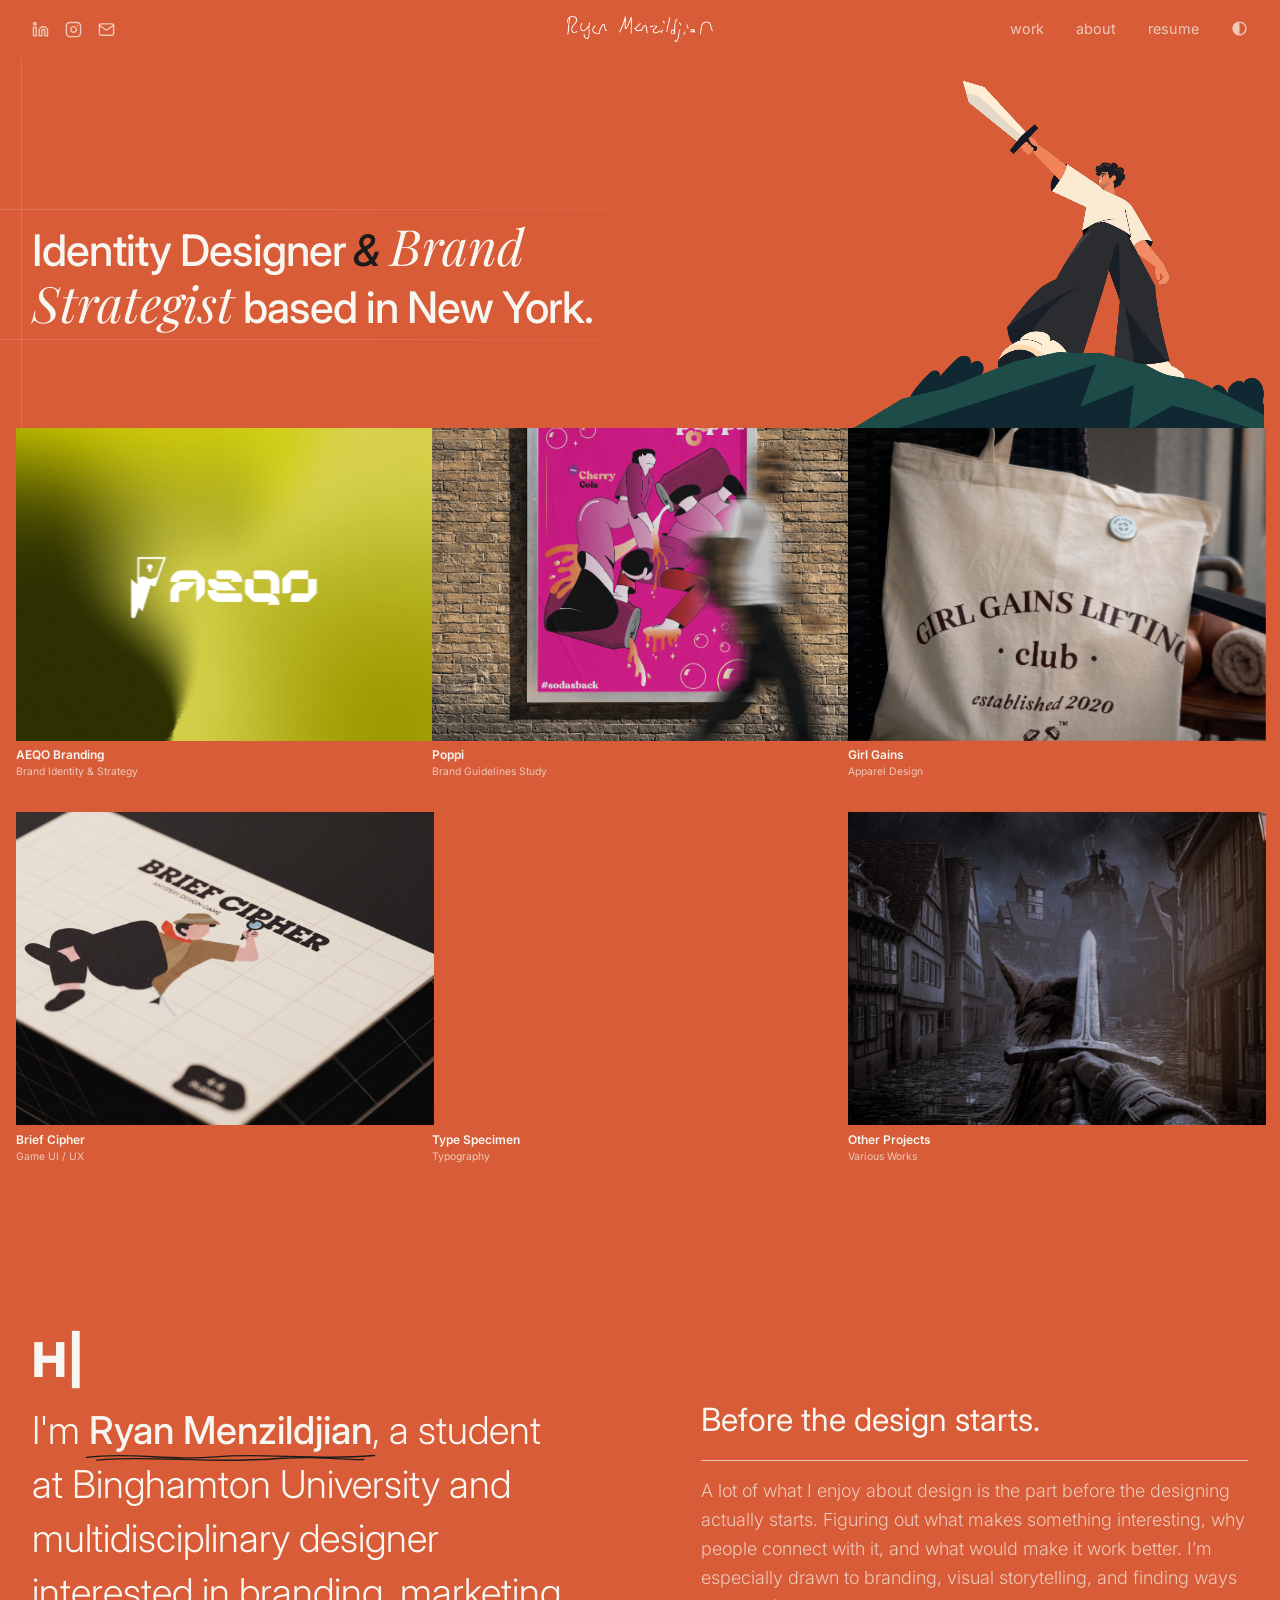
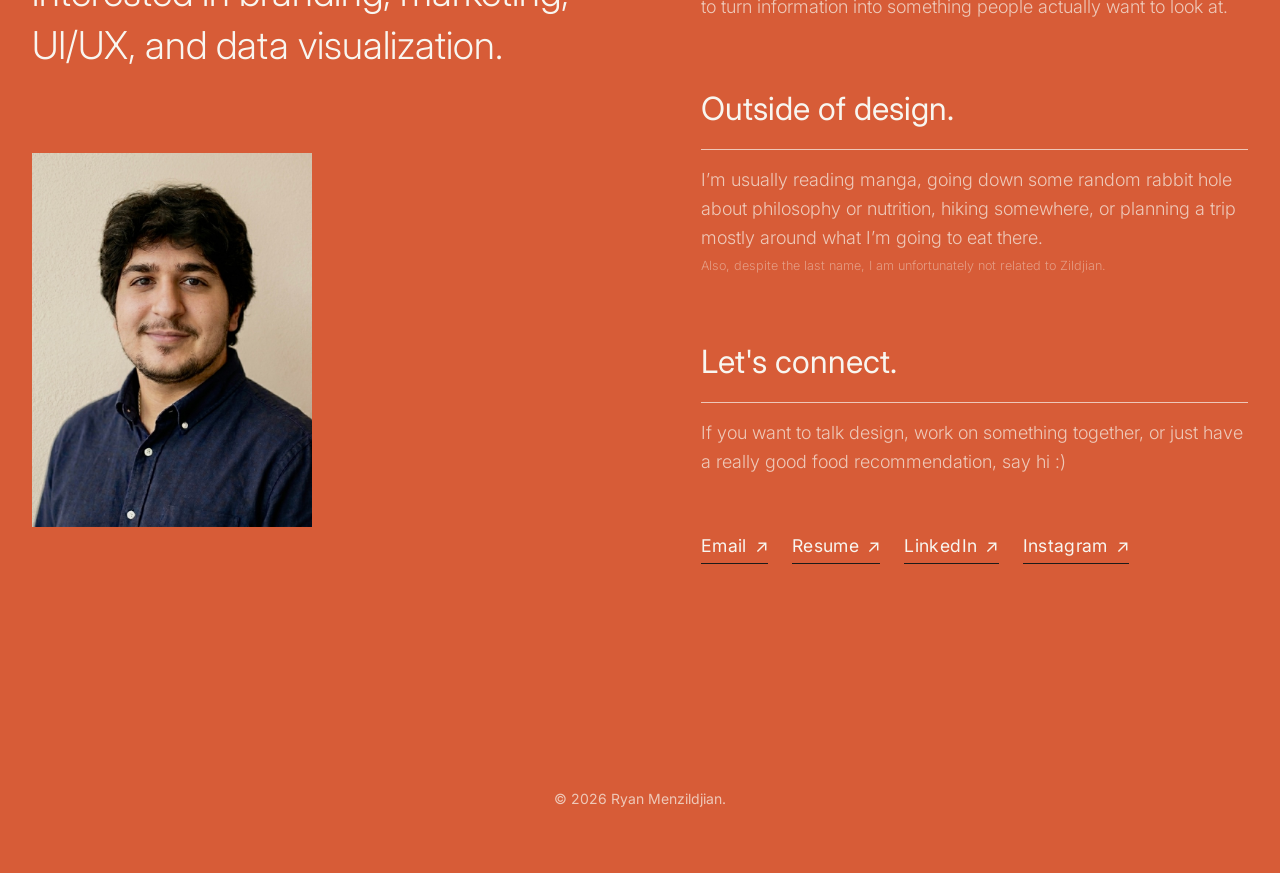
==== index.html @ 46dfe146 "Initial commit" ====
<!DOCTYPE html>
<html lang="en">
<head>
  <meta charset="UTF-8">
  <meta name="viewport" content="width=device-width, initial-scale=1.0">
  <meta name="color-scheme" content="light dark">
  <title>Ryan Menzildjian - Portfolio</title>
  <link rel="stylesheet" href="style.css">

  <!-- SEO & Social Meta Tags -->
  <meta name="description" content="Ryan Menzildjian is an Identity Designer & Brand Strategist based in New York. Explore a portfolio of modern brand identities, apparel design, and creative storytelling.">
  <meta name="keywords" content="Ryan Menzildjian, Identity Designer, Brand Strategist, UI/UX Designer, Graphic Designer, New York, Branding Portfolio, Graphic Design">
  <meta name="author" content="Ryan Menzildjian">
  <meta property="og:title" content="Ryan Menzildjian - Portfolio">
  <meta property="og:description" content="Identity Designer & Brand Strategist based in New York.">
  <meta property="og:type" content="website">
  <meta name="twitter:card" content="summary_large_image">
  <meta name="twitter:title" content="Ryan Menzildjian - Portfolio">
  <meta name="twitter:description" content="Identity Designer & Brand Strategist based in New York.">
</head>
<body>
  
  <header class="site-header">
    <div class="header-inner">
      <nav class="social-nav">
        <a href="https://www.linkedin.com/in/ryanmenzildjian/" target="_blank" aria-label="LinkedIn">
          <svg viewBox="0 0 24 24" fill="none" stroke="currentColor" stroke-width="2" stroke-linecap="round" stroke-linejoin="round" class="social-icon"><path d="M16 8a6 6 0 0 1 6 6v7h-4v-7a2 2 0 0 0-2-2 2 2 0 0 0-2 2v7h-4v-7a6 6 0 0 1 6-6z"></path><rect x="2" y="9" width="4" height="12"></rect><circle cx="4" cy="4" r="2"></circle></svg>
        </a>
        <a href="https://www.instagram.com/ryan.menzi/" target="_blank" aria-label="Instagram">
          <svg viewBox="0 0 24 24" fill="none" stroke="currentColor" stroke-width="2" stroke-linecap="round" stroke-linejoin="round" class="social-icon"><rect x="2" y="2" width="20" height="20" rx="5" ry="5"></rect><path d="M16 11.37A4 4 0 1 1 12.63 8 4 4 0 0 1 16 11.37z"></path><line x1="17.5" y1="6.5" x2="17.51" y2="6.5"></line></svg>
        </a>
        <a href="mailto:ryanmenzildjian@gmail.com" aria-label="Email">
          <svg viewBox="0 0 24 24" fill="none" stroke="currentColor" stroke-width="2" stroke-linecap="round" stroke-linejoin="round" class="social-icon"><path d="M4 4h16c1.1 0 2 .9 2 2v12c0 1.1-.9 2-2 2H4c-1.1 0-2-.9-2-2V6c0-1.1.9-2 2-2z"></path><polyline points="22,6 12,13 2,6"></polyline></svg>
        </a>
      </nav>
      <a href="/" class="logo" aria-label="Ryan Menzildjian">
        <img src="assets/signature.png" alt="Ryan Menzildjian" class="signature-img">
      </a>
      <nav class="main-nav">
        <a href="#work">work</a>
        <a href="#about">about</a>
        <a href="assets/resume.pdf" target="_blank">resume</a>
        <button id="invert-toggle" class="invert-btn" aria-label="Invert Colors">
          <svg viewBox="0 0 24 24" fill="currentColor">
            <path d="M12 22C17.5228 22 22 17.5228 22 12C22 6.47715 17.5228 2 12 2C6.47715 2 2 6.47715 2 12C2 17.5228 6.47715 22 12 22ZM12 20V4C16.4183 4 20 7.58172 20 12C20 16.4183 16.4183 20 12 20Z"/>
          </svg>
        </button>
      </nav>
    </div>
  </header>

  <main>
    <!-- Simple Intro (Optional, very minimal) -->
    <section class="intro-section" style="position: relative;">
      <!-- Waving Character Animation -->
      <div class="hero-character">
        
          <video class="hero-video-desktop" autoplay loop muted playsinline style="width: 100%; height: 100%; object-fit: contain;">
            <source src="assets/Sword_Idle_Transparent_Final.webm" type="video/webm">
          </video>
          <img class="hero-img-mobile" src="assets/Sword_Idle_Transparent.apng" alt="Hero Animation" style="width: 100%; height: auto; object-fit: contain; mix-blend-mode: screen;">
    
      </div>
      <div class="section-container">
        <div class="hero-text-rotator">
          <div class="hero-grid-line-bottom"></div>
          <h1 class="intro-text hook-text">Let's make something<br> <span class="script-accent">great</span> together!</h1>
          <h1 class="intro-text role-text">
            <span class="skill-wrapper" style="display: inline-block; vertical-align: bottom; transition: width 0.3s cubic-bezier(0.22, 1, 0.36, 1); overflow: hidden; position: relative; height: 1.15em; width: 250px; margin-right: 0.15em;">
              <span class="skill-current" style="display: inline-block; position: absolute; left: 0; top: 0; white-space: nowrap; line-height: 1.15em;">Identity Designer</span>
            </span><span class="accent">&amp;</span> <span class="script-text">Brand</span><br> <span class="script-text">Strategist</span> based in New York.
          </h1>
        </div>
      </div>
    </section>

    <!-- Visual Grid -->
    <section id="work" class="work-section">
      <div class="portfolio-grid">
        
        <!-- AEQO -->
        <a href="aeqo" class="project-card">
          <div class="project-image-wrapper">
            <img src="assets/aeqo-new-preview.png" alt="AEQO Branding" class="project-img" loading="lazy" decoding="async" style="--base-scale: 1.15;">
          </div>
          <div class="project-meta-bottom">
            <h3>AEQO Branding</h3>
            <p>Brand Identity & Strategy</p>
          </div>
        </a>

        <!-- Poppi -->
        <a href="poppi" class="project-card">
          <div class="project-image-wrapper">
            <img src="assets/poppi-mockup.png" alt="Poppi Branding" class="project-img" loading="lazy" decoding="async" style="--base-scale: 1.15;">
          </div>
          <div class="project-meta-bottom">
            <h3>Poppi</h3>
            <p>Brand Guidelines Study</p>
          </div>
        </a>

        <!-- Girl Gains -->
        <a href="internship" class="project-card">
          <div class="project-image-wrapper">
            <img src="assets/girl-gains-mockup.jpg" alt="Girl Gains" class="project-img" loading="lazy" decoding="async">
          </div>
          <div class="project-meta-bottom">
            <h3>Girl Gains</h3>
            <p>Apparel Design</p>
          </div>
        </a>

        <!-- Brief Cipher -->
        <a href="brief-cipher" class="project-card">
          <div class="project-image-wrapper">
            <img src="assets/brief-cipher-mockup.jpg" alt="Brief Cipher" class="project-img" loading="lazy" decoding="async">
          </div>
          <div class="project-meta-bottom">
            <h3>Brief Cipher</h3>
            <p>Game UI / UX</p>
          </div>
        </a>

        <!-- Type Specimen -->
        <a href="type-specimen" class="project-card">
          <div class="project-image-wrapper">
            <img src="assets/type-specimen-mockup.png" alt="Type Specimen" class="project-img" loading="lazy" decoding="async" style="--base-scale: 1.3;">
          </div>
          <div class="project-meta-bottom">
            <h3>Type Specimen</h3>
            <p>Typography</p>
          </div>
        </a>

        <!-- Photo Manipulation -->
        <a href="photo-manipulation" class="project-card">
          <div class="project-image-wrapper">
            <img src="assets/photo-manipulation-opt.jpg" alt="Photo Manipulation" class="project-img" loading="lazy" decoding="async">
          </div>
          <div class="project-meta-bottom">
            <h3>Other Projects</h3>
            <p>Various Works</p>
          </div>
        </a>

      </div>
    </section>

    <!-- Minimal About -->
    <section id="about" class="about-section">
      <div class="section-container">
        <div class="about-bento-grid">
          
          <!-- Left Column -->
          <div class="about-left">
            <div class="greeting-container">
              <h1 class="greeting">
                <span class="greeting-text" data-languages='["Hello!", "Hola!", "Bonjour!", "Ciao!", "こんにちは!", "Guten Tag!", "مرحبا!", "Привет!", "Olá!", "안녕하세요!"]'></span><span class="typing-cursor">|</span>
              </h1>
              <p class="about-large-text">
                I'm <span class="name-highlight">Ryan Menzildjian</span>, a student at Binghamton University and multidisciplinary designer interested in branding, marketing, UI/UX, and data visualization.
              </p>
            </div>
            
            <div class="about-image">
              <img src="assets/IMG_6288.jpg" alt="Ryan Menzildjian">
            </div>
          </div>

          <!-- Right Column -->
          <div class="about-right">
            
            <div class="about-block">
              <h3 class="about-block-title">Before the design starts.</h3>
              <p class="about-block-desc">
                A lot of what I enjoy about design is the part before the designing actually starts. Figuring out what makes something interesting, why people connect with it, and what would make it work better. I’m especially drawn to branding, visual storytelling, and finding ways to turn information into something people actually want to look at.
              </p>
            </div>

            <div class="about-block">
              <h3 class="about-block-title">Outside of design.</h3>
              <p class="about-block-desc">
                I’m usually reading manga, going down some random rabbit hole about philosophy or nutrition, hiking somewhere, or planning a trip mostly around what I’m going to eat there.<br>
                <span style="font-size: 0.7em; display: block; margin-top: 0.25rem; opacity: 0.6; line-height: 1.4;">Also, despite the last name, I am unfortunately not related to Zildjian.</span>
              </p>
            </div>

            <div class="about-block">
              <h3 class="about-block-title">Let's connect.</h3>
              <p class="about-block-desc" style="margin-bottom: 1.5rem;">
                If you want to talk design, work on something together, or just have a really good food recommendation, say hi :)
              </p>
              <div class="social-links-about" style="display: flex; gap: 1.5rem; flex-wrap: wrap;">
                <a href="mailto:ryanmenzildjian@gmail.com" class="external-link-btn">Email <span class="arrow">↗</span></a>
                <a href="assets/resume.pdf" target="_blank" class="external-link-btn">Resume <span class="arrow">↗</span></a>
                <a href="https://www.linkedin.com/in/ryanmenzildjian/" target="_blank" class="external-link-btn">LinkedIn <span class="arrow">↗</span></a>
                <a href="https://www.instagram.com/ryan.menzi/" target="_blank" class="external-link-btn">Instagram <span class="arrow">↗</span></a>
              </div>
            </div>

          </div>

        </div>
      </div>
    </section>

  </main>

  <footer class="site-footer-minimal">
    <div class="section-container">
      <p>&copy; 2026 Ryan Menzildjian.</p>
    </div>
  </footer>

  <script src="script.js"></script>
</body>
</html>
---- style.css ----
@import url('https://fonts.googleapis.com/css2?family=Caveat:wght@700&family=Inter:wght@300;400;600;800;900&family=Playfair+Display:ital,wght@1,400;1,600&display=swap');

@layer reset, base, theme, layout, components;
@layer reset {
  *, *::before, *::after {
    box-sizing: border-box;
  }
  body, h1, h2, h3, p {
    margin: 0;
  }
  body {
    -webkit-font-smoothing: antialiased;
  }
  img, picture, video, canvas, svg {
    display: block;
    max-width: 100%;
  }
  a {
    text-decoration: none;
    color: inherit;
  }
}

@layer theme {
  :root {
    color-scheme: light dark;
    --color-bg: light-dark(#D75C37, #000000);
    --color-text: light-dark(#F8F6F0, #EBE9E4);
    --color-text-muted: light-dark(rgba(248, 246, 240, 0.7), #94918C);
    --color-accent: light-dark(#1C1B1A, #E06C4C);
    --color-overlay: light-dark(rgba(215, 92, 55, 0.9), rgba(0, 0, 0, 0.9));
    
    --font-sans: "Inter", system-ui, -apple-system, sans-serif;
    
    --space-sm: 1rem;
    --space-md: 2rem;
    --space-lg: 4rem;
    --space-xl: 8rem;
  }
}

@layer base {
  html {
    scroll-behavior: smooth;
  }
  
  body {
    font-family: var(--font-sans);
    background-color: var(--color-bg);
    color: var(--color-text);
    line-height: 1.5;
    transition: background-color 0.4s ease, color 0.4s ease;
  }

  .section-container {
    max-width: 1400px;
    margin: 0 auto;
    padding: var(--space-md);
  }
}

@layer layout {
  .site-header {
    position: sticky;
    top: 0;
    width: 100%;
    z-index: 100;
    background-color: var(--color-bg);
    padding: var(--space-sm) var(--space-md);
    transition: background-color 0.4s ease, border-color 0.4s ease;
  }
  
  .header-inner {
    display: grid;
    grid-template-columns: 1fr auto 1fr;
    align-items: center;
    max-width: 1400px;
    margin: 0 auto;
  }
  
  .main-nav {
    display: flex;
    gap: var(--space-md);
    align-items: center;
    justify-content: flex-end;
    grid-column: 3;
  }

  .social-nav {
    display: flex;
    gap: var(--space-sm);
    align-items: center;
    justify-content: flex-start;
    grid-column: 1;
  }

  /* Intro */
  .intro-section {
    padding-top: var(--space-xl);
    padding-bottom: var(--space-lg);
    position: relative;
    overflow: hidden;
  }
  
  .intro-section .section-container {
    position: relative;
    z-index: 2;
  }

  .intro-text {
    font-size: clamp(1.7rem, 3.4vw, 3rem);
    font-weight: 500;
    letter-spacing: -0.02em;
    max-width: 30ch;
    line-height: 1.1;
    margin: 0;
  }
  
  .hero-text-rotator {
    position: relative;
    display: grid;
    align-items: baseline;
    font-size: clamp(1.7rem, 3.4vw, 3rem);
  }

  /* Horizontal top line */
  .hero-text-rotator::before {
    content: '';
    position: absolute;
    top: -0.2em; 
    left: -20vw;
    width: 80vw;
    height: 1px;
    background: linear-gradient(to right, color-mix(in srgb, var(--color-text) 15%, transparent) 0%, color-mix(in srgb, var(--color-text) 15%, transparent) 50%, transparent 100%);
    z-index: 0;
  }

  .hero-text-rotator .hero-grid-line-bottom {
    position: absolute !important;
    bottom: -0.2em; 
    top: auto;
    left: -20vw;
    width: 80vw;
    height: 1px;
    background: linear-gradient(to right, color-mix(in srgb, var(--color-text) 15%, transparent) 0%, color-mix(in srgb, var(--color-text) 15%, transparent) 50%, transparent 100%);
    z-index: 0;
  }

  /* Vertical left line */
  .hero-text-rotator::after {
    content: '';
    position: absolute;
    top: -100vh;
    left: -0.25em; /* Just a tiny bit of space from the G */
    width: 1px;
    height: 300vh;
    background: color-mix(in srgb, var(--color-text) 15%, transparent);
    z-index: 0;
  }

  .hero-text-rotator > * {
    grid-area: 1 / 1;
    position: relative;
  }
  
  .hook-text {
    animation: textSwapOut 0.5s cubic-bezier(0.65, 0, 0.35, 1) 1.5s forwards;
  }
  
  .role-text {
    opacity: 0;
    transform: translateY(20px);
    animation: textSwapIn 0.5s cubic-bezier(0.65, 0, 0.35, 1) 1.7s forwards;
  }
  
  @keyframes textSwapOut {
    to { 
      opacity: 0; 
      transform: translateY(-20px); 
      visibility: hidden; 
    }
  }
  
  @keyframes textSwapIn {
    to { 
      opacity: 1; 
      transform: translateY(0); 
    }
  }


  
  .accent {
    color: var(--color-accent);
    font-style: italic;
  }
  
  .script-text {
    font-family: 'Playfair Display', serif;
    font-style: italic;
    font-weight: 400;
    font-size: 1.15em;
    letter-spacing: 0;
  }
  
  .morph-text {
    font-family: var(--font-sans);
    font-style: normal;
    font-weight: 500;
    font-size: 1em;
    letter-spacing: normal;
    transition: font-size 0.6s cubic-bezier(0.22, 1, 0.36, 1), letter-spacing 0.6s cubic-bezier(0.22, 1, 0.36, 1);
  }
  .morph-text.script-text {
    font-family: 'Playfair Display', serif;
    font-style: italic;
    font-weight: 400;
    font-size: 1.15em;
    letter-spacing: 0;
  }
  
  .script-accent {
    font-family: 'Playfair Display', serif;
    font-style: italic;
    font-weight: 400;
    font-size: 1.15em;
    letter-spacing: 0;
    color: var(--color-accent);
  }
  /* Marquee Banner */
  .marquee-wrapper {
    width: 100%;
    overflow: hidden;
    background: var(--color-bg);
    color: var(--color-text);
    border-top: 2px solid var(--color-accent);
    border-bottom: 2px solid var(--color-accent);
    padding: 0.75rem 0;
    display: flex;
    white-space: nowrap;
    transition: background-color 0.4s ease, color 0.4s ease;
    position: relative;
    z-index: 10;
  }
  .hero-character {
    position: absolute;
    top: 0;
    left: 0;
    width: 100%; 
    height: 100%;
    z-index: 1; /* Places it behind the text (z-index: 2) */
    pointer-events: none;
    display: flex;
    align-items: center;
    justify-content: center;
    padding: 0 var(--space-sm);
  }
  .hero-character video {
    width: 100%;
    height: 100%;
    object-fit: contain;
    object-position: right bottom;
    transform: scale(1.05);
    transform-origin: right bottom;
  }
  

  .marquee {
    display: inline-flex;
    animation: marquee-scroll 20s linear infinite;
  }
  .marquee span {
    font-size: 1.125rem;
    font-weight: 400;
    letter-spacing: 0.15em;
    color: var(--color-text-muted);
  }
  @keyframes marquee-scroll {
    0% { transform: translateX(0); }
    100% { transform: translateX(-50%); }
  }

  /* Grid Layout */
  .portfolio-grid {
    display: grid;
    grid-template-columns: repeat(auto-fill, minmax(400px, 1fr));
    gap: var(--space-md) 0;
    padding: 0 var(--space-sm);
  }
  
  @media (max-width: 600px) {
    .portfolio-grid {
      grid-template-columns: 1fr;
    }
  }

  /* About */
  .about-section {
    padding-top: var(--space-xl);
    padding-bottom: var(--space-xl);
  }

  .about-bento-grid {
    grid-column: 1 / -1;
    display: grid;
    grid-template-columns: 1fr;
    gap: var(--space-xl);
  }
  
  @media (min-width: 900px) {
    .about-bento-grid {
      grid-template-columns: 1fr 1fr;
      gap: 10%;
    }
  }

  .site-footer-minimal {
    padding: var(--space-md) 0;
    text-align: center;
    font-size: 0.875rem;
    color: var(--color-text-muted);
  }

  .site-footer-minimal .section-container > p {
    grid-column: 1 / -1;
  }
}

@layer components {
  /* Header Links */
  .logo {
    grid-column: 2;
    display: flex;
    justify-content: center;
    align-items: center;
  }
  
  .signature-img {
    height: 26px;
    width: auto;
    display: block;
    filter: var(--logo-filter, invert(1));
    transition: filter 0.4s ease;
  }
  
  .main-nav a {
    font-size: 0.9rem;
    color: var(--color-text-muted);
  }
  .main-nav a:hover {
    color: var(--color-text);
  }

  .social-nav a {
    color: var(--color-text-muted);
    display: flex;
    align-items: center;
    transition: color 0.3s ease;
  }
  .social-nav a:hover {
    color: var(--color-text);
  }
  .social-icon {
    width: 17px;
    height: 17px;
    transition: transform 0.3s ease;
  }
  .social-nav a:hover .social-icon {
    transform: scale(1.1);
  }

  .invert-btn {
    background: none;
    border: none;
    color: var(--color-text-muted);
    cursor: pointer;
    padding: 0;
    display: flex;
    align-items: center;
    transition: color 0.3s ease;
  }
  .invert-btn:hover {
    color: var(--color-text);
  }
  .invert-btn svg {
    width: 17px;
    height: 17px;
  }

  /* Grid Items & Hover Effects */
  .project-card {
    display: flex;
    flex-direction: column;
    gap: 0.35rem; /* Tighter gap between image and text */
    cursor: pointer;
    text-decoration: none;
  }

  @keyframes skeletonShimmer {
    0% { background-position: 200% 0; }
    100% { background-position: -200% 0; }
  }

  .project-image-wrapper {
    position: relative;
    aspect-ratio: 4/3;
    overflow: hidden;
    display: block;
    width: calc(100% + 1.5px);
    background: linear-gradient(110deg, var(--color-bg) 8%, light-dark(rgba(0,0,0,0.06), rgba(255,255,255,0.04)) 18%, var(--color-bg) 33%);
    background-size: 200% 100%;
    animation: skeletonShimmer 2s linear infinite;
  }
  
  .project-card:has(.loaded) .project-image-wrapper,
  .next-project-card:has(.loaded) .project-image-wrapper {
    animation: none;
    background: transparent;
  }

  @keyframes clipReveal {
    0% {
      clip-path: polygon(0 100%, 100% 100%, 100% 100%, 0% 100%);
      transform: scale(1.15) translateY(20px);
    }
    100% {
      clip-path: polygon(0 0, 100% 0, 100% 100%, 0% 100%);
      transform: scale(1) translateY(0);
    }
  }

  .project-img {
    width: 100%;
    height: 100%;
    object-fit: cover;
    opacity: 0;
    scale: var(--base-scale, 1);
  }

  .project-img.loaded {
    opacity: 1;
    animation: clipReveal 1.2s cubic-bezier(0.77, 0, 0.175, 1) forwards;
    transition: transform 0.5s ease, scale 0.5s ease;
    will-change: transform, clip-path;
  }

  .image-placeholder {
    width: 100%;
    height: 100%;
    display: flex;
    align-items: center;
    justify-content: center;
    color: var(--color-text-muted);
    font-size: 0.875rem;
  }

  .project-card:hover .project-img {
    scale: calc(var(--base-scale, 1) * 1.03);
  }

  /* Meta Data (Bottom) */
  .project-meta-bottom {
    display: flex;
    flex-direction: column;
    gap: 0; /* No gap between title and category */
  }

  .project-meta-bottom h3 {
    font-size: 0.75rem; /* Micro typography */
    font-weight: 600;
    margin: 0;
    color: var(--color-text);
  }

  .project-meta-bottom p {
    font-size: 0.65rem; /* Micro typography */
    color: var(--color-text-muted);
    margin: 0;
  }

  /* About Section Specifics */
  .about-left {
    display: flex;
    flex-direction: column;
    gap: var(--space-lg);
    position: sticky;
    top: 6rem;
    align-self: flex-start;
  }

  .about-right {
    display: flex;
    flex-direction: column;
    gap: var(--space-lg);
    padding-top: calc(clamp(2rem, 4vw, 3rem) + 1.5rem);
  }

  .about-block {
    display: flex;
    flex-direction: column;
  }

  .about-block-title {
    font-size: 2rem;
    font-weight: 400;
    padding-bottom: var(--space-sm);
    border-bottom: 1px solid var(--color-text-muted);
    margin-bottom: var(--space-sm);
  }

  .about-block-desc {
    font-size: 1.125rem;
    font-weight: 300;
    line-height: 1.6;
    color: var(--color-text-muted);
    max-width: 66ch;
  }

  .greeting-container {
    margin-bottom: var(--space-sm);
  }

  .greeting {
    font-size: clamp(2rem, 4vw, 3rem);
    font-weight: 800;
    margin-bottom: 0.5rem;
    color: var(--color-text);
  }

  .typing-cursor {
    display: inline-block;
    animation: blink 1s step-end infinite;
  }
  
  @keyframes blink {
    0%, 100% { opacity: 1; }
    50% { opacity: 0; }
  }

  .about-large-text {
    font-size: clamp(1.5rem, 3vw, 2.5rem);
    font-weight: 300;
    line-height: 1.4;
    color: var(--color-text);
  }

  .name-highlight {
    position: relative;
    display: inline-block;
    font-weight: 500;
  }
  
  .name-highlight::after {
    content: '';
    position: absolute;
    bottom: -0.1em;
    left: -2%;
    width: 104%;
    height: 0.35em;
    background-color: var(--color-accent);
    -webkit-mask: url("data:image/svg+xml,%3Csvg xmlns='http://www.w3.org/2000/svg' viewBox='0 0 200 20' preserveAspectRatio='none'%3E%3Cpath d='M3 13C30 5 60 18 90 12C120 6 160 17 197 10M10 17C45 10 85 22 130 15C160 10 180 18 190 16' fill='none' stroke='black' stroke-width='2' stroke-linecap='round'/%3E%3C/svg%3E") no-repeat center;
    mask: url("data:image/svg+xml,%3Csvg xmlns='http://www.w3.org/2000/svg' viewBox='0 0 200 20' preserveAspectRatio='none'%3E%3Cpath d='M3 13C30 5 60 18 90 12C120 6 160 17 197 10M10 17C45 10 85 22 130 15C160 10 180 18 190 16' fill='none' stroke='black' stroke-width='2' stroke-linecap='round'/%3E%3C/svg%3E") no-repeat center;
    -webkit-mask-size: 100% 100%;
    mask-size: 100% 100%;
    z-index: -1;
    pointer-events: none;
  }

  /* Fun Scribbles */
  .scribble-text {
    font-family: 'Caveat', cursive;
    font-size: 1.5em;
    color: var(--color-accent);
    display: inline-block;
    transform: rotate(-4deg);
    margin-left: 0.2rem;
    line-height: 0.8;
  }

  .social-links-about {
    display: flex;
    flex-wrap: wrap;
    gap: var(--space-md);
    margin-top: var(--space-md);
  }

  .about-image img {
    width: 100%;
    max-width: 280px;
    object-fit: cover;
    aspect-ratio: 3/4;
  }

  /* Case Study Specifics */
  .case-study-main {
    padding-top: var(--space-xl);
    padding-bottom: var(--space-md);
  }

  .cs-hero {
    margin-bottom: var(--space-md);
  }

  .cs-hero-grid {
    display: grid;
    grid-template-columns: 1fr;
    gap: var(--space-lg);
    border-top: 1px solid var(--color-text-muted);
    padding-top: var(--space-md);
    margin-bottom: var(--space-md);
  }

  @media (min-width: 900px) {
    .cs-hero-grid {
      grid-template-columns: 5fr 7fr;
    }
  }

  .cs-title-col {
    display: flex;
    flex-direction: column;
    gap: 0.5rem;
  }

  .cs-kicker {
    font-size: 0.875rem;
    text-transform: uppercase;
    letter-spacing: 0.05em;
    color: var(--color-text-muted);
  }

  .cs-title {
    font-size: clamp(3rem, 6vw, 5rem);
    font-weight: 800;
    line-height: 1;
    letter-spacing: -0.02em;
    color: var(--color-text);
  }

  .cs-subtitle {
    font-size: clamp(1.25rem, 2vw, 1.5rem);
    font-weight: 300;
    color: var(--color-text-muted);
  }

  .cs-meta-grid {
    display: grid;
    grid-template-columns: repeat(2, 1fr);
    gap: var(--space-md);
  }

  .cs-meta-item {
    display: flex;
    flex-direction: column;
    gap: 0.25rem;
  }

  .cs-meta-label {
    font-size: 0.75rem;
    text-transform: uppercase;
    letter-spacing: 0.05em;
    color: var(--color-text-muted);
    font-weight: 700;
  }

  .cs-meta-value {
    font-size: 1rem;
    font-weight: 400;
    line-height: 1.4;
  }
  
  .cs-meta-value ul {
    list-style: none;
    padding: 0;
    margin: 0;
  }

  .cs-info {
    font-size: clamp(1.25rem, 2vw, 1.5rem);
    font-weight: 300;
    line-height: 1.5;
    max-width: 66ch;
    margin-top: 4rem;
  }

  /* Flipbook */
  .flipbook-container {
    margin-bottom: var(--space-lg);
  }

  .flipbook-label {
    font-size: 0.875rem;
    text-transform: uppercase;
    letter-spacing: 0.05em;
    color: var(--color-text-muted);
    margin-bottom: 1rem;
  }

  .slider-wrapper {
    position: relative;
    display: flex;
    align-items: center;
    width: 100%;
  }

  .slider-btn {
    background: var(--color-text);
    color: var(--color-bg);
    border: none;
    border-radius: 50%;
    width: 48px;
    height: 48px;
    font-size: 1.5rem;
    display: flex;
    align-items: center;
    justify-content: center;
    cursor: pointer;
    position: absolute;
    z-index: 10;
    transition: transform 0.2s, background 0.2s;
    box-shadow: 0 4px 12px rgba(0,0,0,0.15);
  }

  .slider-btn:hover {
    background: var(--color-accent);
    transform: scale(1.1);
  }

  .slider-btn.prev-btn {
    left: -24px;
  }
  
  .slider-btn.prev-btn svg {
    transform: translateX(-2px);
  }

  .slider-btn.next-btn {
    right: -24px;
  }

  .slider-btn.next-btn svg {
    transform: translateX(2px);
  }

  .flipbook-scroll {
    display: flex;
    overflow-x: auto;
    scroll-snap-type: x mandatory;
    gap: 1rem;
    padding-bottom: 0.5rem;
    scroll-behavior: smooth;
    scrollbar-width: none; /* Hide scrollbar since we have buttons */
    width: 100%;
  }

  .flipbook-scroll::-webkit-scrollbar {
    display: none;
  }

  .flipbook-scroll img {
    height: 65vh; /* Keep consistent height */
    width: auto;
    object-fit: contain;
    scroll-snap-align: center;
    border-radius: 0.5rem;
    background: light-dark(#F8F6F0, #1A1918); /* Some spreads might be transparent/off-white */
    box-shadow: 0 4px 12px rgba(0,0,0,0.1);
  }

  /* External Link Button */
  .external-link-btn {
    display: inline-flex;
    align-items: center;
    gap: 0.5rem;
    font-family: var(--font-sans);
    font-size: 1.1rem;
    font-weight: 400;
    color: var(--color-text);
    text-decoration: none;
    letter-spacing: 0.02em;
    padding-bottom: 0.25rem;
    border-bottom: 1px solid var(--color-accent);
    transition: color 0.3s ease, border-color 0.3s ease;
  }
  .external-link-btn:hover {
    color: var(--color-accent);
  }
  .external-link-btn .arrow {
    transition: transform 0.3s ease;
  }
  .external-link-btn:hover .arrow {
    transform: translate(4px, -4px);
  }

  /* Bento Gallery Grid */
  .cs-bento-grid {
    display: flex;
    flex-wrap: wrap;
    gap: 1rem;
  }

  @media (min-width: 900px) {
    .cs-bento-grid {
      gap: 1.5rem;
    }
    .cs-bento-item.vertical-slide {
      width: auto;
      flex: 1 1 30%; /* Allows 3 items to fit perfectly in one row, scaling to fill space */
    }
  }

  .cs-bento-item {
    width: 100%;
    height: 100%;
    overflow: hidden;
    background: light-dark(#f5f5f5, #111);
    border-radius: 1.5rem;
    opacity: 0;
    transform: translateY(40px);
    transition: opacity 0.8s ease-out, transform 0.8s cubic-bezier(0.165, 0.84, 0.44, 1);
  }

  .cs-bento-item.visible {
    opacity: 1;
    transform: translateY(0);
  }

  .cs-bento-item img {
    width: 100%;
    height: 100%;
    object-fit: cover;
    display: block;
  }

  /* Interesting spans for masonry feel */
  .cs-span-2-col {
    grid-column: span 2;
  }
  .cs-span-3-col {
    grid-column: 1 / -1;
  }
}
  /* Project Accordion Dropdowns */
  .statement-toggle {
    width: 100%;
    display: flex;
    justify-content: space-between;
    align-items: center;
    padding: 0.75rem 0;
    margin-top: var(--space-md);
    background: none;
    border: none;
    border-top: 1px solid var(--color-accent);
    border-bottom: 1px solid var(--color-accent);
    color: var(--color-text);
    font-size: 1rem;
    font-weight: 500;
    cursor: pointer;
    transition: color 0.3s ease;
  }
  .statement-toggle:hover {
    color: var(--color-accent);
  }
  .statement-toggle .arrow {
    transition: transform 0.3s ease;
    display: inline-block;
  }
  .statement-toggle.active .arrow {
    transform: rotate(180deg);
  }
  .statement-content {
    max-height: 0;
    overflow: hidden;
    transition: max-height 0.4s ease, margin 0.4s ease;
  }
  .statement-content.open {
    max-height: 800px;
  }
  .projects-accordion {
    display: flex;
    flex-direction: column;
    gap: var(--space-md);
    width: 100%;
    margin-top: var(--space-lg);
  }
/* Next Projects Footer */
.next-projects-footer {
  padding: 30px 0 60px;
  background: #050505;
  border-top: none;
  border-top-left-radius: 24px;
  border-top-right-radius: 24px;
}
.next-projects-title {
  font-family: 'Playfair Display', serif;
  font-size: 1.1rem;
  font-style: italic;
  margin-bottom: 20px;
  color: var(--color-text);
  font-weight: 400;
}
.next-projects-scroll {
  display: flex;
  gap: 20px;
  overflow-x: auto;
  padding-bottom: 20px;
  scrollbar-width: thin;
  scrollbar-color: var(--color-accent) transparent;
}
.next-projects-scroll::-webkit-scrollbar {
  height: 6px;
}
.next-projects-scroll::-webkit-scrollbar-thumb {
  background-color: var(--color-accent);
  border-radius: 10px;
}
.next-project-card {
  flex: 0 0 450px;
  text-decoration: none;
  display: flex;
  flex-direction: column;
  gap: 10px;
  transition: transform 0.3s ease;
}
.next-project-card:hover {
  transform: translateY(-5px);
}
.next-project-card img {
  width: 100%;
  aspect-ratio: 4/3;
  object-fit: cover;
  border-radius: 8px;
}
.next-project-card .card-title {
  font-family: var(--font-sans);
  font-weight: 500;
  color: var(--color-text);
  font-size: 0.75rem;
}
.next-projects-footer .back-link {
  display: block;
  width: fit-content;
  margin: 30px auto 0 auto;
  font-family: var(--font-sans);
  font-size: 0.75rem;
  color: var(--color-text);
  text-decoration: none;
  border-bottom: 1px solid var(--color-accent);
  padding-bottom: 2px;
}



/* Custom JS Cursor Animation */
.custom-cursor {
  position: fixed;
  top: 0;
  left: 0;
  pointer-events: none;
  z-index: 9999;
  opacity: 0;
  transform-origin: center;
  transition: opacity 0.2s ease;
}
.custom-cursor.active {
  opacity: 1;
}

/* Kinetic Appearance Animation (Base State) */
.custom-cursor circle {
  transform-origin: center;
  transform: scale(0);
  transition: transform 0.4s cubic-bezier(0.175, 0.885, 0.32, 1.275);
}
.custom-cursor .cursor-arrow {
  transform-origin: center;
  transform: translateX(-10px);
  opacity: 0;
  transition: transform 0.4s cubic-bezier(0.175, 0.885, 0.32, 1.275), opacity 0.3s ease;
  transition-delay: 0.1s;
}

/* Kinetic Appearance Animation (Hover State) */
.custom-cursor.active circle {
  transform: scale(1);
}
.custom-cursor.active .cursor-arrow {
  transform: translateX(0);
  opacity: 1;
}

/* Hide the static fallback cursor now that we have an animated DOM cursor */
.project-card, .next-project-card {
  cursor: none !important;
}

/* Scroll to Top Button */
.scroll-top-btn {
  position: fixed;
  bottom: 2rem;
  right: 2rem;
  width: 48px;
  height: 48px;
  border-radius: 50%;
  background-color: var(--color-text);
  color: var(--color-bg);
  border: none;
  cursor: pointer;
  display: flex;
  align-items: center;
  justify-content: center;
  z-index: 1000;
  opacity: 0;
  pointer-events: none;
  transform: translateY(20px) scale(0.9);
  transition: opacity 0.3s ease, transform 0.4s cubic-bezier(0.175, 0.885, 0.32, 1.275), background-color 0.3s ease;
  box-shadow: 0 4px 12px rgba(0,0,0,0.15);
}
.scroll-top-btn.show {
  opacity: 1;
  pointer-events: auto;
  transform: translateY(0) scale(1);
}
.scroll-top-btn:hover {
  background-color: var(--color-accent);
  color: #fff;
  transform: translateY(-4px) scale(1.05);
}

/* --- MOBILE OPTIMIZATION --- */
@media (max-width: 900px) {
  .header-inner {
    display: flex;
    justify-content: space-between;
    flex-wrap: wrap;
    gap: 1rem;
  }
  .social-nav {
    display: none; /* Hide social nav on very small screens to make room for logo and nav */
  }
  .main-nav {
    gap: 1rem;
  }
  
  .intro-text, .hero-text-rotator {
    font-size: clamp(2rem, 8vw, 3rem) !important;
  }
  
  .hero-character {
    position: relative !important;
    right: 0 !important;
    bottom: 0 !important;
    transform: none !important;
    width: 100% !important;
    max-width: 500px !important;
    margin: 2rem auto 0 auto !important;
    padding: 0 !important;
  }
  
  .intro-section .section-container {
    padding-bottom: 0 !important;
  }
  
  .cs-hero-grid {
    grid-template-columns: 1fr !important;
    gap: 2rem !important;
  }
  
  .cs-bento-item.vertical-slide {
    width: 100% !important;
    flex: none !important;
  }
  
  .about-bento-grid {
    gap: 2rem !important;
  }
  
  .site-footer-minimal .social-links-about {
    justify-content: center !important;
  }
}

@media (max-width: 450px) {
  .next-project-card {
    width: 100% !important;
  }
  .header-logo {
    transform: scale(0.8);
    transform-origin: left center;
  }
}

@media (max-width: 900px) {
  /* Fix about section overlapping by disabling sticky */
  .about-left {
    position: relative !important;
    top: 0 !important;
  }
  
  /* Make the video absolute again so it doesn't push things around, but hide it on very small screens if it's broken */
  /* Actually, let's just make it relative but give it a negative margin so it pulls up */
  .hero-character {
    position: absolute !important;
    right: 0 !important;
    bottom: -10% !important;
    width: 100% !important;
    max-width: 400px !important;
    margin: 0 auto !important;
    opacity: 0.5; /* dim it so text is readable if it turns black */
    z-index: 0 !important; /* Put video BEHIND text */
  }
  
  .intro-text, .hero-text-rotator {
    z-index: 10 !important;
    position: relative;
  }
  
  /* Fix the image in the about section so it's not huge and overlapping */
  .about-image {
    margin-top: 1rem;
    max-width: 300px;
  }
}

@media (max-width: 900px) {
  /* Remove the massive negative space at the top */
  .intro-section {
    padding-top: var(--space-sm) !important;
    padding-bottom: var(--space-sm) !important;
  }
  
  /* Make the text even smaller for mobile */
  .intro-text, .hero-text-rotator {
    font-size: clamp(1.5rem, 6vw, 2.5rem) !important;
  }
  
  /* Shrink the animation and let it sit naturally below the text without overflowing */
  .hero-character {
    position: relative !important;
    right: 0 !important;
    bottom: 0 !important;
    width: 100% !important;
    max-width: 250px !important; /* Made the animation much smaller */
    margin: 1rem auto 2rem auto !important;
    opacity: 0.8 !important; /* slightly brighter */
  }
  
  /* Re-order using flexbox so text is on top, video is below */
  .intro-section {
    display: flex;
    flex-direction: column;
  }
  .intro-section .hero-character {
    order: 2;
  }
  .intro-section .section-container {
    order: 1;
  }
}

@media (max-width: 900px) {
  /* Hide the grid lines on mobile to clean up the space */
  .hero-text-rotator::before,
  .hero-text-rotator::after,
  .hero-grid-line-bottom {
    display: none !important;
  }
}

@media (max-width: 900px) {
  /* Remove padding from the hero text container to perfectly align with the grid images */
  .intro-section .section-container {
    padding-left: var(--space-sm) !important; 
    padding-right: var(--space-sm) !important;
  }
  
  /* Make sure the portfolio grid is actually aligned the same way */
  #work.section-container {
    padding-left: var(--space-sm) !important;
    padding-right: var(--space-sm) !important;
  }
  .portfolio-grid {
    padding: 0 !important;
  }
  
  /* Give the header the exact same alignment */
  .site-header {
    padding-left: var(--space-sm) !important;
    padding-right: var(--space-sm) !important;
  }
}

/* Force the hero character to drop its black background by blending it */
.hero-character img {
  mix-blend-mode: screen;
}

@media (max-width: 900px) {
  /* Pull the animation UP so it physically overlaps underneath the text */
  .hero-character {
    max-width: 280px !important; /* Resized again */
    margin: -120px 0 0 auto !important; /* Negative top margin pulls it under the text */
    padding: 0 !important;
    z-index: 0 !important;
  }
  
  /* Remove bottom padding on intro section so it sits directly above the first image */
  .intro-section {
    padding-bottom: 0 !important;
  }
  
  /* Ensure text stays on top */
  .intro-section .section-container {
    z-index: 10 !important;
    position: relative;
  }
}

/* Ensure desktop and mobile use their respective elements safely */
@media (min-width: 901px) {
  .hero-img-mobile { display: none !important; }
  .hero-video-desktop { display: block !important; }
}
@media (max-width: 900px) {
  .hero-video-desktop { display: none !important; }
  .hero-img-mobile { display: block !important; }
}

@media (min-width: 901px) {
  /* Ensure the video pins to the right edge of the screen on wide monitors */
  .hero-video-desktop {
    object-position: right bottom !important;
  }
}
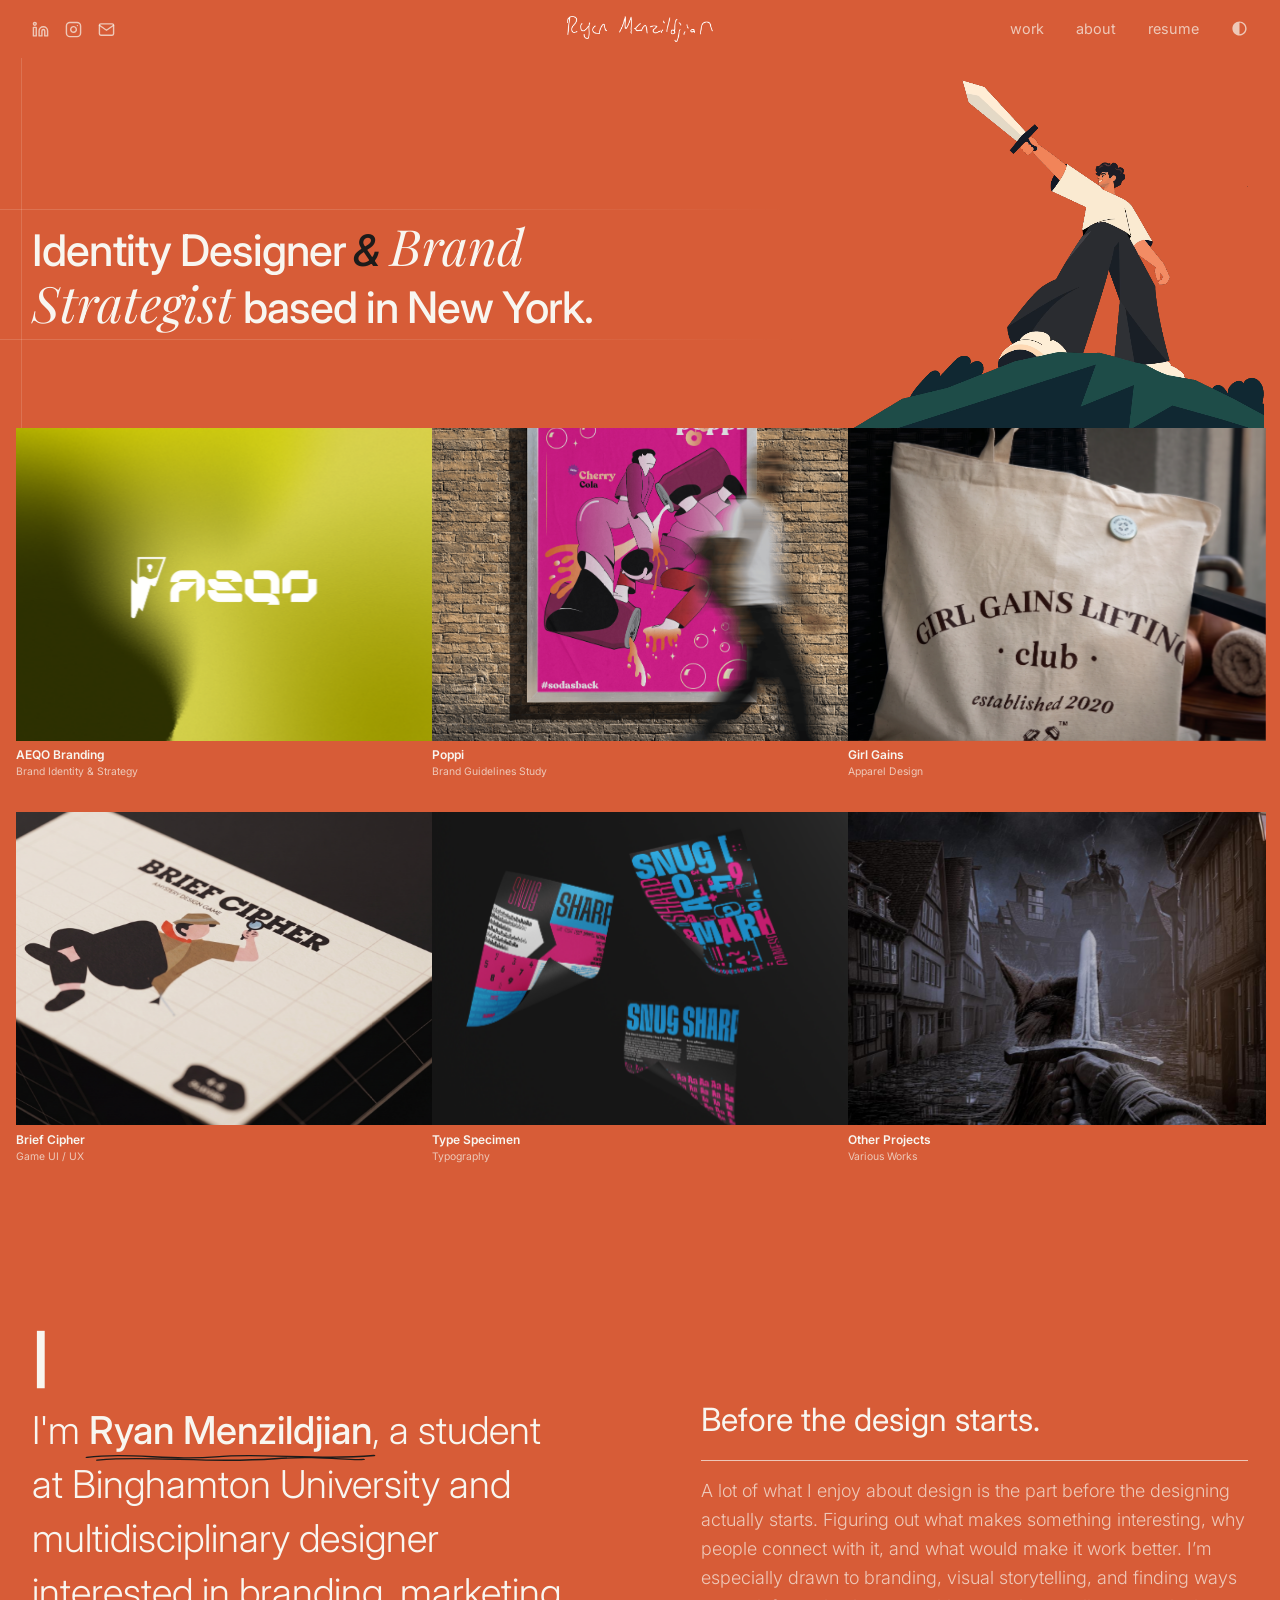
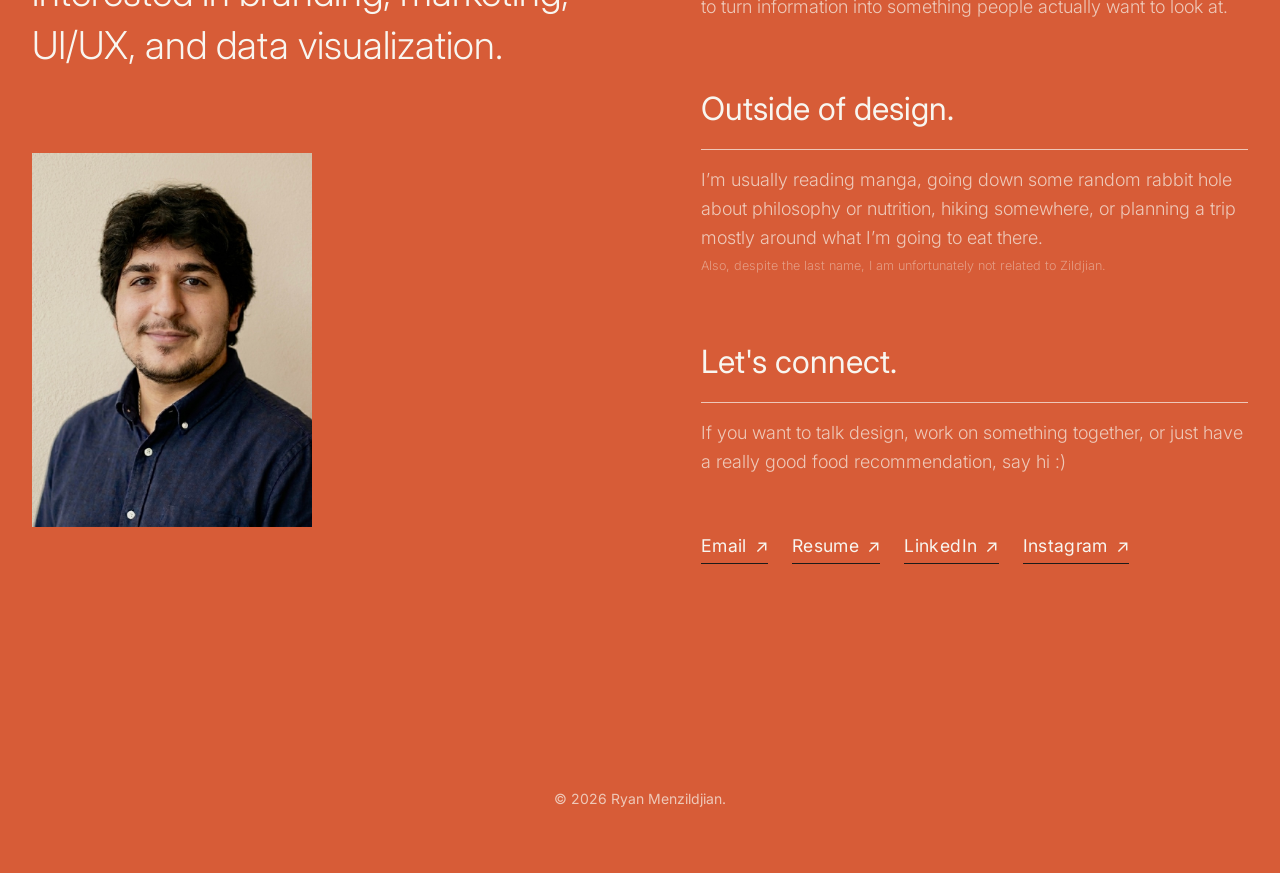
==== commit f5c94877: "Add site favicon and apple touch icon" ====
--- a/index.html
+++ b/index.html
@@ -6,6 +6,12 @@
   <meta name="color-scheme" content="light dark">
   <title>Ryan Menzildjian - Portfolio</title>
   <link rel="stylesheet" href="style.css">
+
+  <!-- Favicon -->
+  <link rel="icon" type="image/x-icon" href="favicon.ico">
+  <link rel="icon" type="image/png" sizes="32x32" href="assets/favicon-32x32.png">
+  <link rel="icon" type="image/png" sizes="16x16" href="assets/favicon-16x16.png">
+  <link rel="apple-touch-icon" sizes="180x180" href="assets/apple-touch-icon.png">
 
   <!-- SEO & Social Meta Tags -->
   <meta name="description" content="Ryan Menzildjian is an Identity Designer & Brand Strategist based in New York. Explore a portfolio of modern brand identities, apparel design, and creative storytelling.">
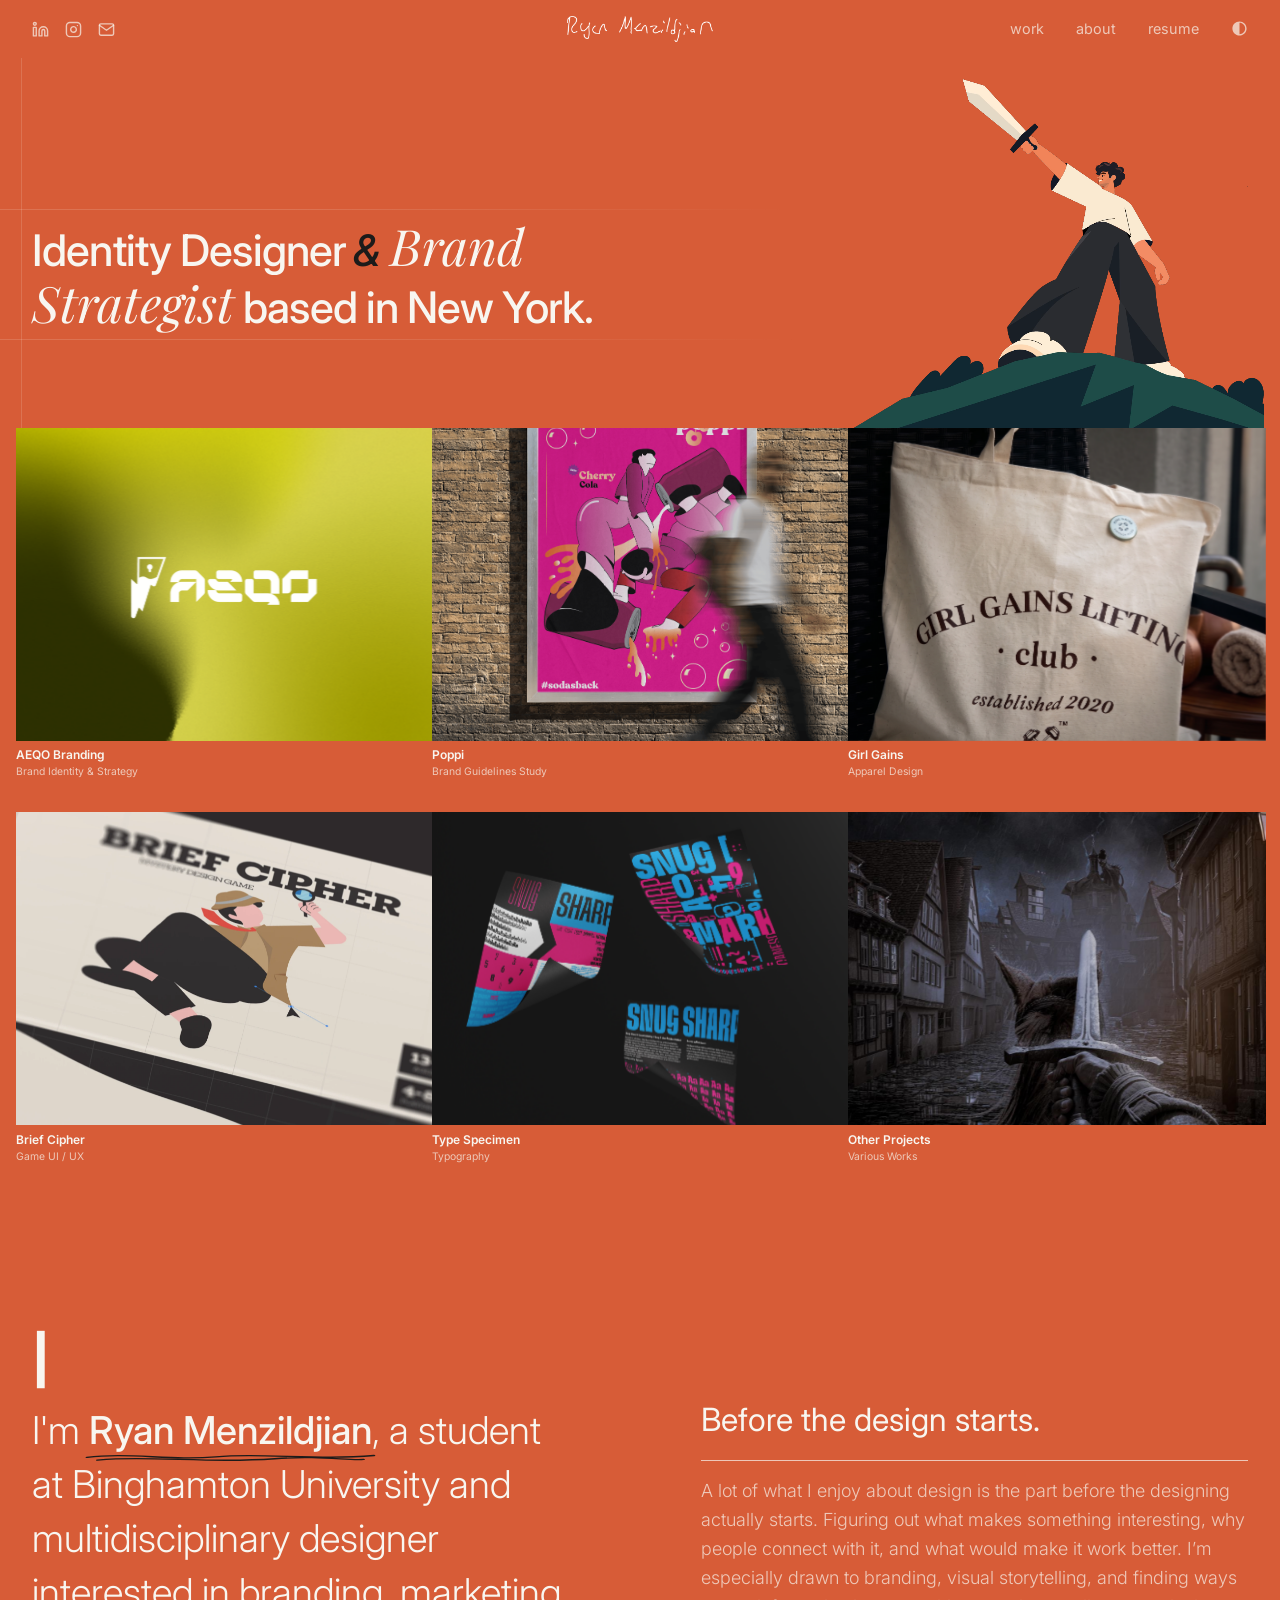
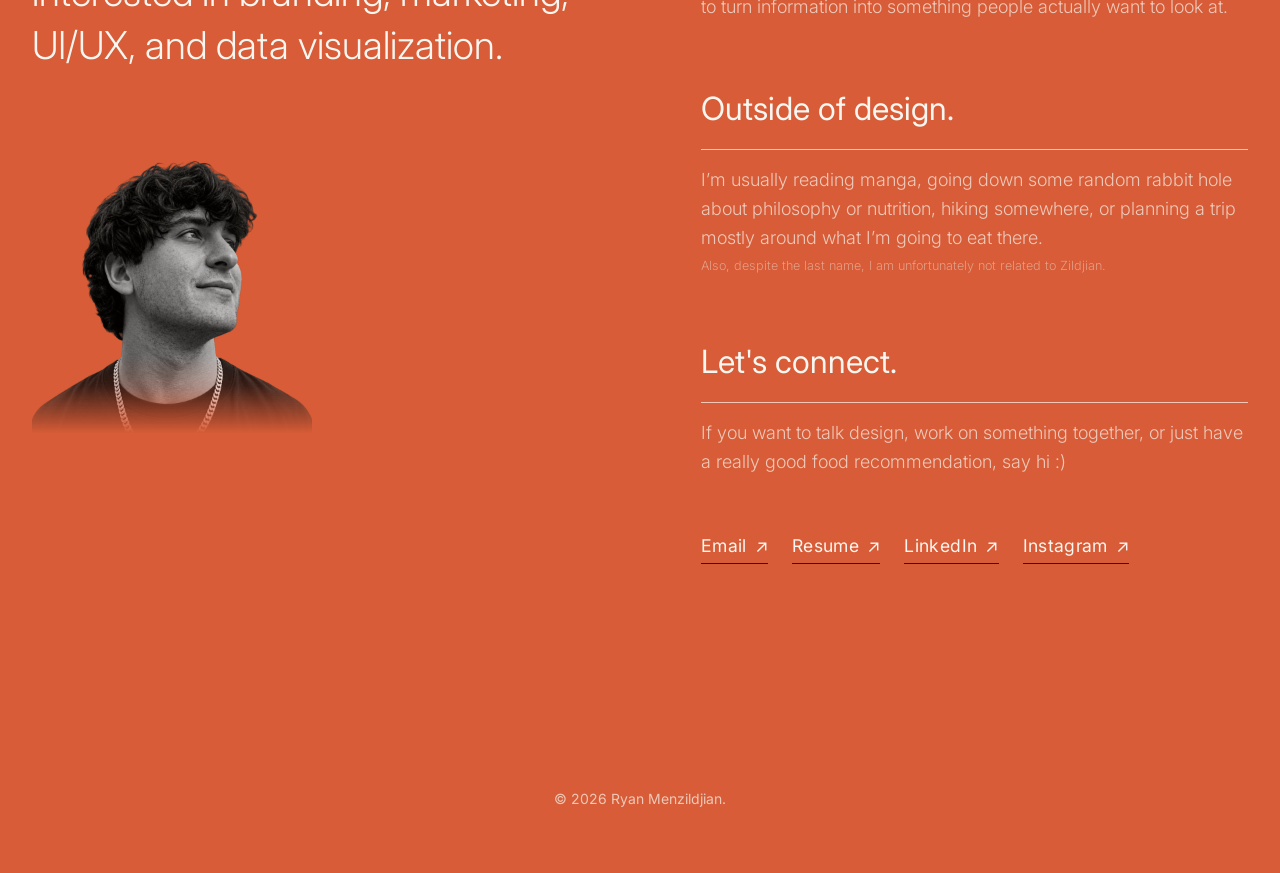
==== commit e8c9c6bd: "Update Brief Cipher case study and homepage preview assets" ====
--- a/index.html
+++ b/index.html
@@ -120,7 +120,7 @@
         <!-- Brief Cipher -->
         <a href="brief-cipher" class="project-card">
           <div class="project-image-wrapper">
-            <img src="assets/brief-cipher-mockup.jpg" alt="Brief Cipher" class="project-img" loading="lazy" decoding="async">
+            <img src="assets/brief-cipher-preview.webp" alt="Brief Cipher" class="project-img" loading="lazy" decoding="async" style="object-position: center 40%;">
           </div>
           <div class="project-meta-bottom">
             <h3>Brief Cipher</h3>
@@ -170,7 +170,7 @@
             </div>
             
             <div class="about-image">
-              <img src="assets/IMG_6288.jpg" alt="Ryan Menzildjian">
+              <img src="assets/ryan-portrait.webp" width="840" height="840" alt="Portrait of Ryan Menzildjian" style="height: auto; aspect-ratio: 1; object-fit: contain; mask-image: linear-gradient(to bottom, #000 72%, rgb(0 0 0 / 0.8) 83%, transparent 100%);">
             </div>
           </div>
 
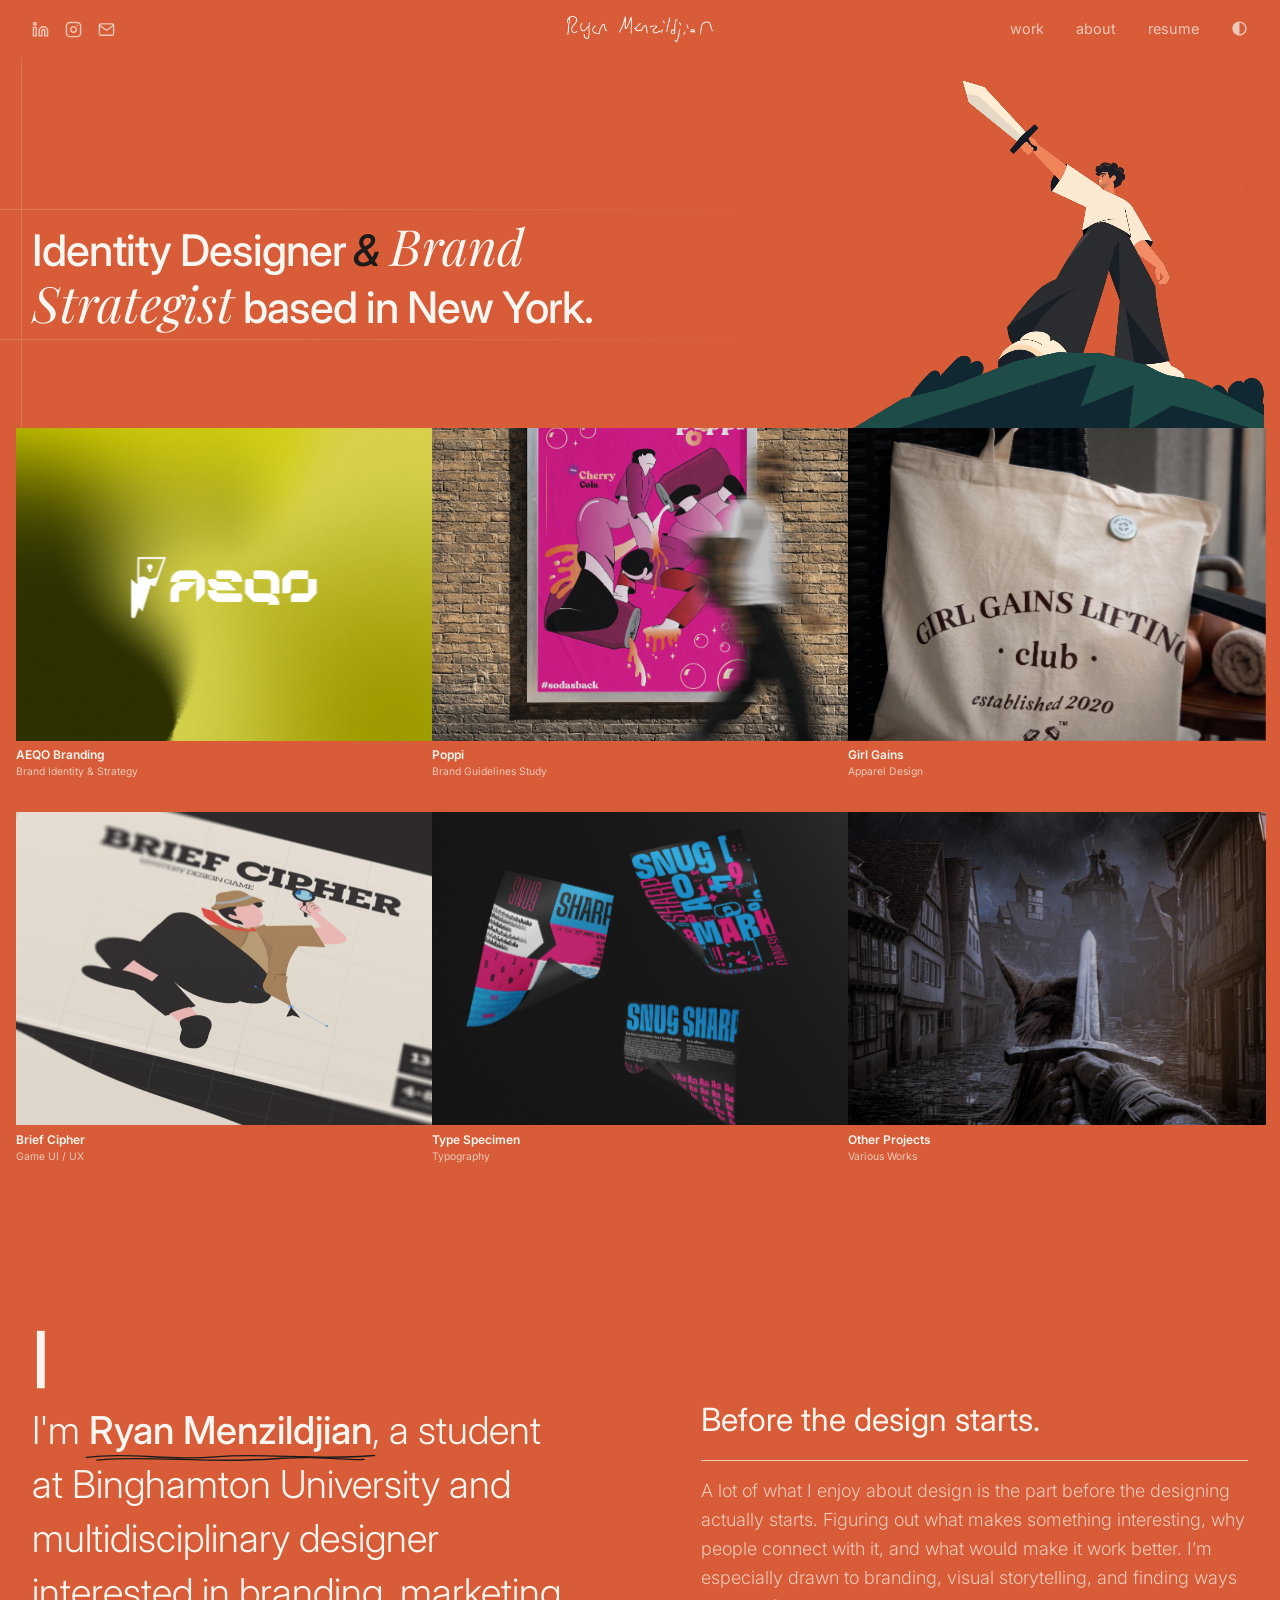
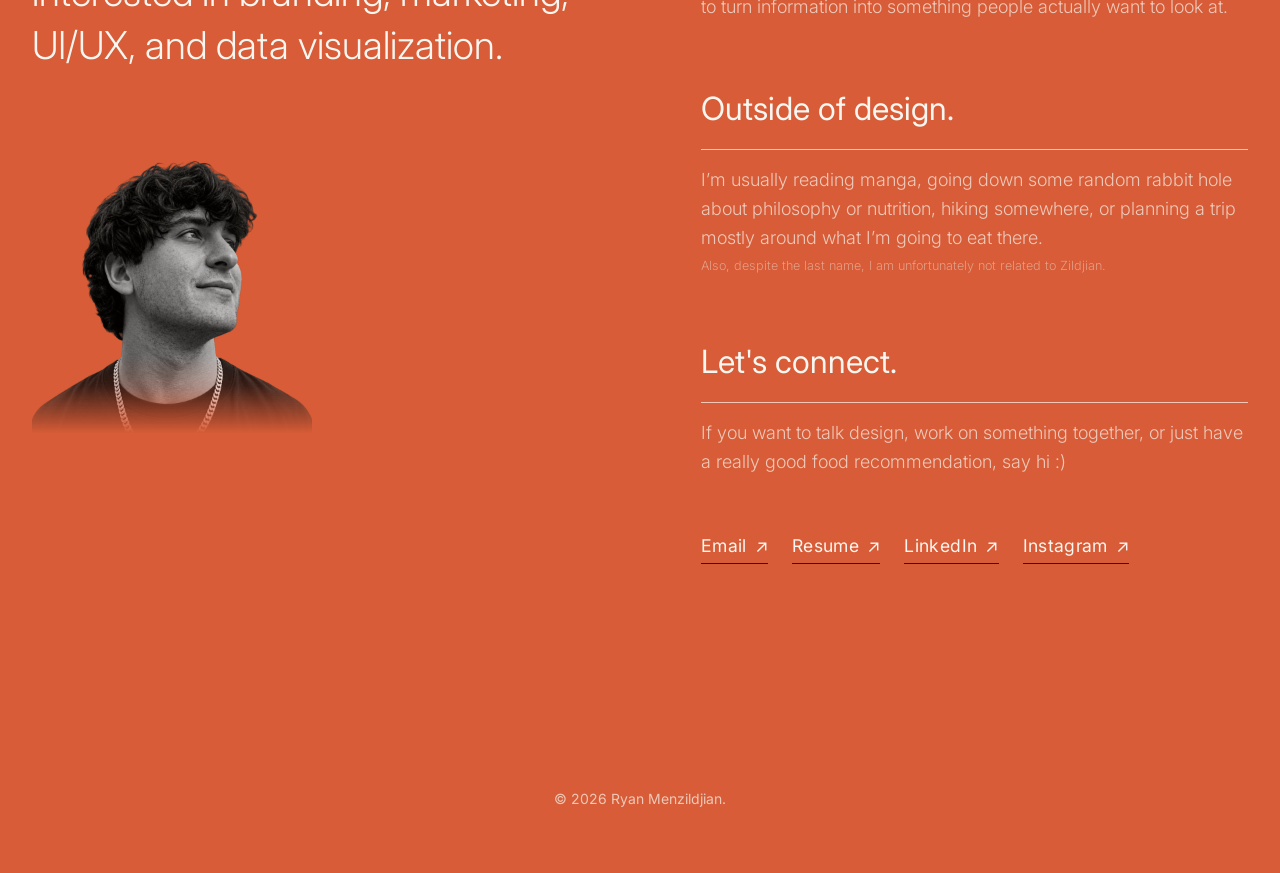
==== commit a0a32726: "Match external link button styling to landing page and fix arrow emoji rendering" ====
--- a/index.html
+++ b/index.html
@@ -198,10 +198,10 @@
                 If you want to talk design, work on something together, or just have a really good food recommendation, say hi :)
               </p>
               <div class="social-links-about" style="display: flex; gap: 1.5rem; flex-wrap: wrap;">
-                <a href="mailto:ryanmenzildjian@gmail.com" class="external-link-btn">Email <span class="arrow">↗</span></a>
-                <a href="assets/resume.pdf" target="_blank" class="external-link-btn">Resume <span class="arrow">↗</span></a>
-                <a href="https://www.linkedin.com/in/ryanmenzildjian/" target="_blank" class="external-link-btn">LinkedIn <span class="arrow">↗</span></a>
-                <a href="https://www.instagram.com/ryan.menzi/" target="_blank" class="external-link-btn">Instagram <span class="arrow">↗</span></a>
+                <a href="mailto:ryanmenzildjian@gmail.com" class="external-link-btn">Email <span class="arrow">&#x2197;&#xFE0E;</span></a>
+                <a href="assets/resume.pdf" target="_blank" class="external-link-btn">Resume <span class="arrow">&#x2197;&#xFE0E;</span></a>
+                <a href="https://www.linkedin.com/in/ryanmenzildjian/" target="_blank" class="external-link-btn">LinkedIn <span class="arrow">&#x2197;&#xFE0E;</span></a>
+                <a href="https://www.instagram.com/ryan.menzi/" target="_blank" class="external-link-btn">Instagram <span class="arrow">&#x2197;&#xFE0E;</span></a>
               </div>
             </div>
 
--- a/style.css
+++ b/style.css
@@ -786,6 +786,12 @@
     color: var(--color-accent);
   }
   .external-link-btn .arrow {
+    display: inline-block;
+    font-family: "Inter", system-ui, -apple-system, BlinkMacSystemFont, "Segoe UI", Roboto, sans-serif !important;
+    font-variant-emoji: text;
+    font-style: normal;
+    font-weight: 400;
+    line-height: 1;
     transition: transform 0.3s ease;
   }
   .external-link-btn:hover .arrow {
